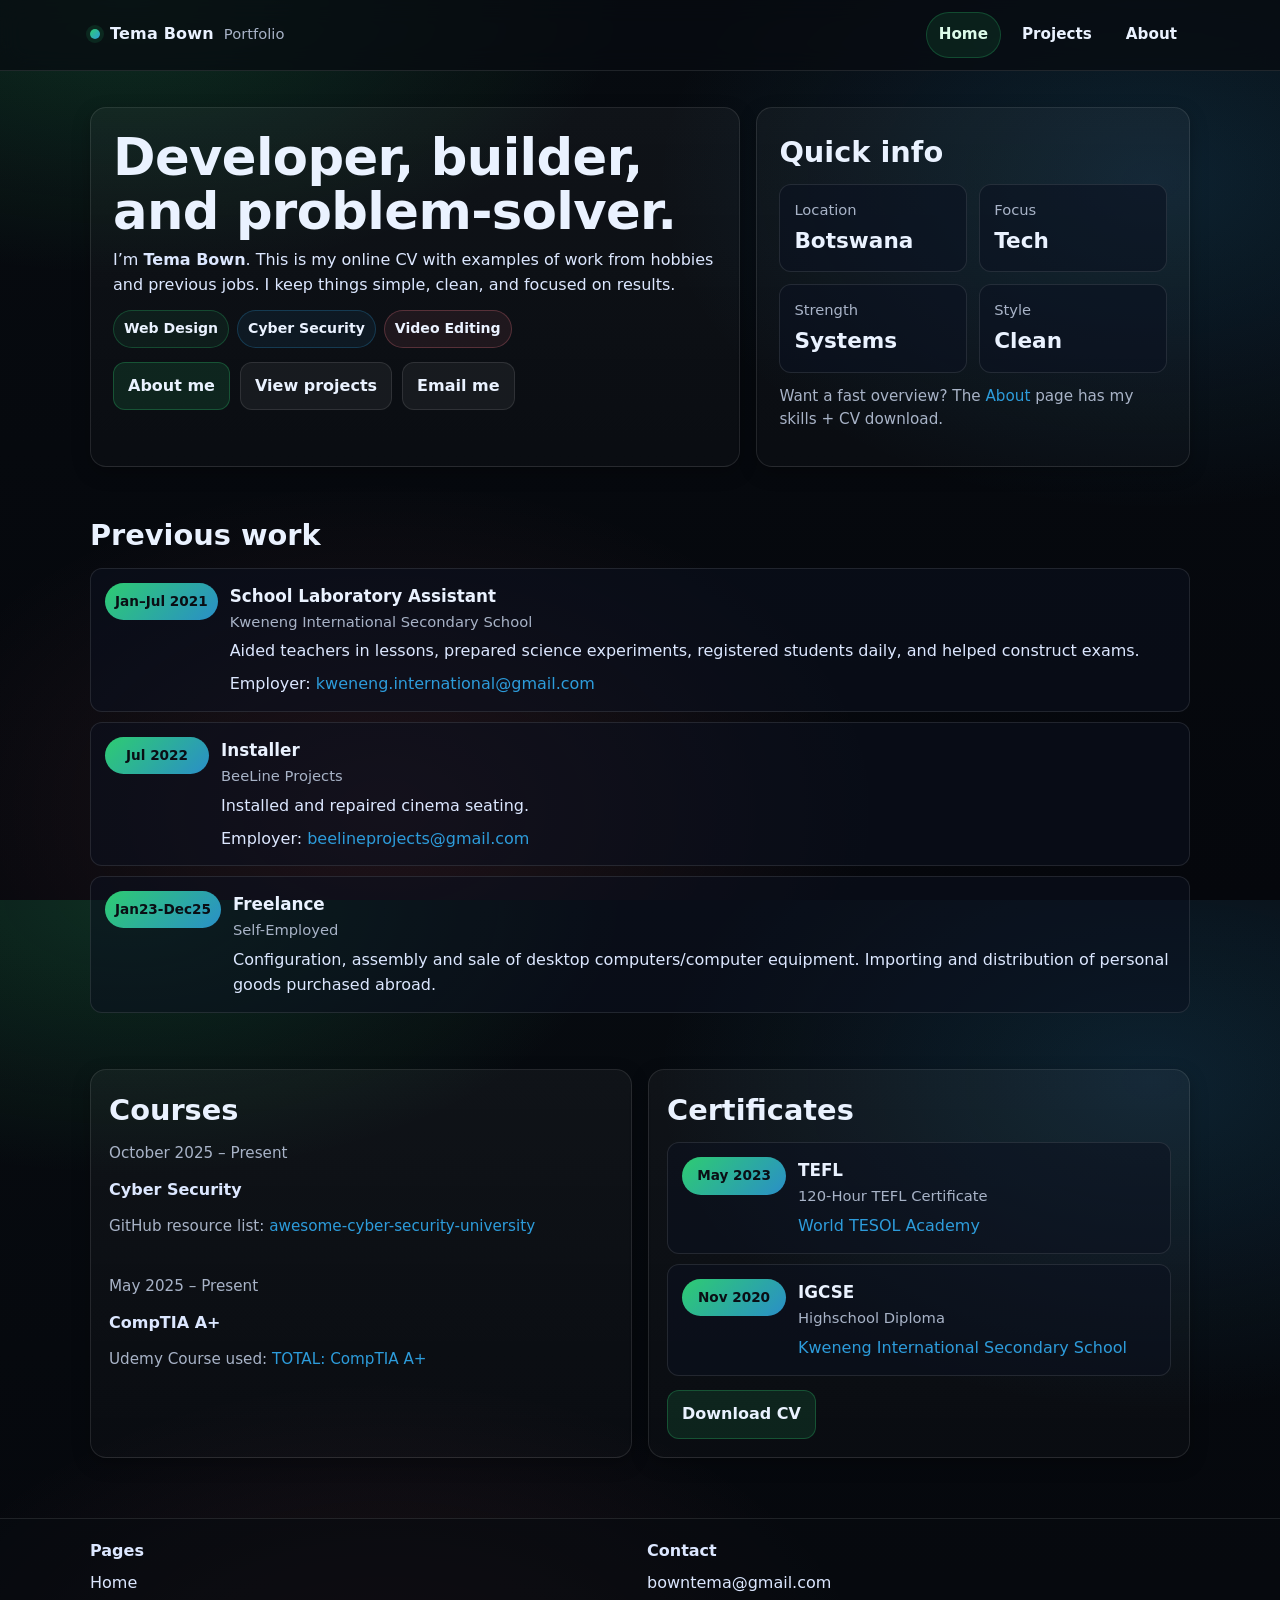
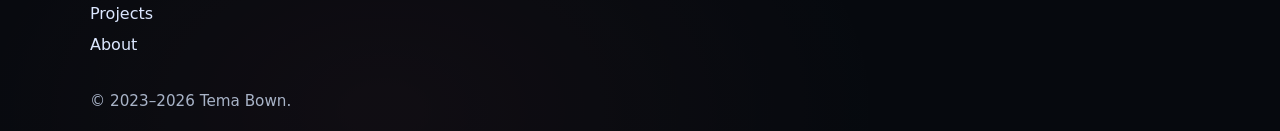
==== portfolio_rebuild/index.html @ 48e5fcf2 "Add files via upload" ====
<!doctype html>
<html lang="en-GB">
<head>
  <meta charset="UTF-8" />
  <meta name="author" content="Tema" />
  <meta name="viewport" content="width=device-width, initial-scale=1.0" />
  <meta name="description" content="Tema Bown — Online portfolio and CV" />
  <title>Tema Bown | Portfolio</title>
  <link rel="icon" href="favicon.png" type="image/svg+xml" />
  <link rel="stylesheet" href="styles.css" />
  <link rel="stylesheet" href="index.css" />
</head>
<body>
  <header class="nav">
      <div class="container nav-inner">
        <div class="brand">
          <span class="dot" aria-hidden="true"></span>
          <span class="name">Tema Bown</span>
          <span class="tag">Portfolio</span>
        </div>
        <nav class="nav-links" aria-label="Primary">
          <a href="index.html" class="active">Home</a>
          <a href="projects.html" class="">Projects</a>
          <a href="about.html" class="">About</a>
        </nav>
      </div>
    </header>

  <main class="container">
    <section class="hero">
      <div class="hero-grid">
        <div class="card">
          <div class="card-inner">
            <h1>Developer, builder, and problem-solver.</h1>
            <p>
              I’m <strong>Tema Bown</strong>. This is my online CV with examples of work from hobbies and previous jobs.
              I keep things simple, clean, and focused on results.
            </p>

            <div class="badge-row" aria-label="Highlights">
              <span class="badge green">Web Design</span>
              <span class="badge blue">Cyber Security</span>
              <span class="badge red">Video Editing</span>
            </div>

            <div style="display:flex; flex-wrap:wrap; gap:10px; margin-top:14px;">
              <a class="btn primary" href="about.html">About me</a>
              <a class="btn" href="projects.html">View projects</a>
              <a class="btn" href="mailto:bowntema@gmail.com">Email me</a>
            </div>
          </div>
        </div>

        <div class="card">
          <div class="card-inner">
            <h2>Quick info</h2>
            <div class="kpis">
              <div class="kpi">
                <div class="label">Location</div>
                <div class="value">Botswana</div>
              </div>
              <div class="kpi">
                <div class="label">Focus</div>
                <div class="value">Tech</div>
              </div>
              <div class="kpi">
                <div class="label">Strength</div>
                <div class="value">Systems</div>
              </div>
              <div class="kpi">
                <div class="label">Style</div>
                <div class="value">Clean</div>
              </div>
            </div>
            <p class="small" style="margin-top:12px;">
              Want a fast overview? The <a href="about.html">About</a> page has my skills + CV download.
            </p>
          </div>
        </div>
      </div>
    </section>

    <section class="section">
      <h2>Previous work</h2>
      <div class="list" role="list">
        <div class="item" role="listitem">
          <div class="pill">Jan–Jul 2021</div>
          <div>
            <h3>School Laboratory Assistant</h3>
            <div class="meta">Kweneng International Secondary School</div>
            <div class="desc">
              Aided teachers in lessons, prepared science experiments, registered students daily, and helped construct exams.
              <div style="margin-top:8px;">
                Employer: <a href="mailto:kweneng.international@gmail.com">kweneng.international@gmail.com</a>
              </div>
            </div>
          </div>
        </div>

        <div class="item" role="listitem">
          <div class="pill">  Jul 2022  </div>
          <div>
            <h3>Installer</h3>
            <div class="meta">BeeLine Projects</div>
            <div class="desc">
              Installed and repaired cinema seating.
              <div style="margin-top:8px;">
                Employer: <a href="mailto:beelineprojects@gmail.com">beelineprojects@gmail.com</a>
              </div>
            </div>
          </div>
        </div>
                <div class="item" role="listitem">
          <div class="pill">Jan23-Dec25</div>
          <div>
            <h3>Freelance</h3>
            <div class="meta">Self-Employed</div>
            <div class="desc">
              Configuration, assembly and sale of desktop computers/computer equipment. Importing and distribution of personal goods purchased abroad.
            </div>
          </div>
        </div>
      </div>
    </section>

    <section class="section grid-2">
      <div class="card">
        <div class="card-inner">
          <h2>Courses</h2>
          <p class="small">October 2025 – Present</p>
          <p><strong>Cyber Security</strong></p>
          <p class="small">
            GitHub resource list:
            <a href="https://github.com/brootware/awesome-cyber-security-university">awesome-cyber-security-university</a>
          </p>
          <br>
          <p class="small">May 2025 – Present</p>
          <p><strong>CompTIA A+</strong></p>
          <p class="small">
            Udemy Course used:
            <a href="https://www.udemy.com/course/comptia-aplus-core-1/?couponCode=CP250105G1">TOTAL: CompTIA A+</a>
          </p>
        </div>
      </div>

      <div class="card">
        <div class="card-inner">
          <h2>Certificates</h2>
          <div class="list" role="list">
            <div class="item" role="listitem">
              <div class="pill">May 2023</div>
              <div>
                <h3>TEFL</h3>
                <div class="meta">120-Hour TEFL Certificate</div>
                <div class="desc">
                  <a href="https://www.worldtesolacademy.com/">World TESOL Academy</a>
                </div>
              </div>
            </div>
            <div class="item" role="listitem">
              <div class="pill">Nov 2020</div>
              <div>
                <h3>IGCSE</h3>
                <div class="meta">Highschool Diploma</div>
                <div class="desc">
                  <a href="https://kwenenginternational.com/">Kweneng International Secondary School</a>
                </div>
              </div>
            </div>
          </div>

          <div style="margin-top:14px;">
            <a class="btn primary" href="Tema Bown CV August 2023.pdf" download>Download CV</a>
          </div>
        </div>
      </div>
    </section>
  </main>

  <footer>
  <div class="container">
    <div class="footer-grid">
      <div>
        <p class="footer-title">Pages</p>
        <ul class="footer-links">
          <li><a href="index.html">Home</a></li>
          <li><a href="projects.html">Projects</a></li>
          <li><a href="about.html">About</a></li>
        </ul>
      </div>
      <div>
        <p class="footer-title">Contact</p>
        <ul class="footer-links">
          <li><a href="mailto:bowntema@gmail.com">bowntema@gmail.com</a></li>
        </ul>
      </div>
    </div>
    <div class="copyright">
      <span>&copy; 2023–2026 Tema Bown.</span>
    </div>
  </div>
</footer>
</body>
</html>
---- portfolio_rebuild/styles.css ----
/* =========================================================
   Global Styles (clean + organized)
   Palette: 3 greens, 2 blues, 2 light reds
   ========================================================= */

:root{
  /* Greens */
  --g-900:#0B2B1A;   /* deep green */
  --g-700:#145A32;   /* primary green */
  --g-500:#2ECC71;   /* accent green */

  /* Blues */
  --b-900:#0B2A3D;   /* deep blue */
  --b-500:#2D9CDB;   /* accent blue */

  /* Light Reds */
  --r-200:#FFD1D6;   /* soft red background */
  --r-400:#FF7A8A;   /* soft red accent */

  /* Neutrals */
  --bg:#070B10;
  --panel:#0D141F;
  --panel-2:#0B1220;
  --text:#EAF2FF;
  --muted:#A8B3C7;
  --border:rgba(255,255,255,.10);

  --radius:16px;
  --radius-sm:12px;
  --shadow:0 10px 30px rgba(0,0,0,.35);
  --shadow-soft:0 6px 18px rgba(0,0,0,.25);
  --max:1100px;
}

*{ box-sizing:border-box; }
html, body{ height:100%; }
body{
  margin:0;
  font-family: system-ui, -apple-system, Segoe UI, Roboto, Ubuntu, "Helvetica Neue", Arial, "Noto Sans", "Liberation Sans", sans-serif;
  color:var(--text);
  background:
    radial-gradient(900px 500px at 10% 0%, rgba(46, 204, 113, .18), transparent 55%),
    radial-gradient(900px 600px at 90% 20%, rgba(45, 156, 219, .16), transparent 55%),
    radial-gradient(900px 600px at 30% 90%, rgba(255, 122, 138, .10), transparent 55%),
    linear-gradient(180deg, var(--bg), #05070C);
  line-height:1.55;
}

/* Links */
a{ color:var(--b-500); text-decoration:none; }
a:hover{ color: #80b3d1; }

/* Layout helpers */
.container{
  width:min(100% - 28px, var(--max));
  margin-inline:auto;
}
.section{
  padding: 28px 0;
}

/* Top nav */
.nav{
  position:sticky;
  top:0;
  z-index:50;
  backdrop-filter: blur(12px);
  background: rgba(7,11,16,.75);
  border-bottom:1px solid var(--border);
}
.nav-inner{
  display:flex;
  align-items:center;
  justify-content:space-between;
  padding: 12px 0;
  gap:12px;
}
.brand{
  display:flex;
  align-items:baseline;
  gap:10px;
  user-select:none;
}
.brand .dot{
  width:10px; height:10px; border-radius:999px;
  background: linear-gradient(135deg, var(--g-500), var(--b-500));
  box-shadow: 0 0 0 4px rgba(46,204,113,.12);
}
.brand .name{
  font-weight:750;
  letter-spacing:.2px;
}
.brand .tag{
  color:var(--muted);
  font-size:.92rem;
  display:none;
}
@media (min-width: 720px){
  .brand .tag{ display:inline; }
}

.nav-links{
  display:flex;
  gap:8px;
  flex-wrap:wrap;
  justify-content:flex-end;
}
.nav a{
  display:inline-flex;
  align-items:center;
  gap:8px;
  padding:10px 12px;
  border-radius:999px;
  color:var(--text);
  border:1px solid transparent;
  text-decoration:none;
  font-weight:600;
  font-size:.95rem;
}
.nav a:hover{
  border-color: var(--border);
  background: rgba(255,255,255,.04);
  text-decoration:none;
}
.nav a.active{
  background: rgba(46,204,113,.10);
  border-color: rgba(46,204,113,.25);
  color: #DDFBEA;
}

/* Cards */
.card{
  background: linear-gradient(180deg, rgba(255,255,255,.04), rgba(255,255,255,.02));
  border:1px solid var(--border);
  border-radius: var(--radius);
  box-shadow: var(--shadow-soft);
  overflow:hidden;
}
.card-inner{ padding: 18px; }

/* Hero */
.hero{
  padding: 36px 0 18px;
}
.hero-grid{
  display:grid;
  grid-template-columns: 1fr;
  gap: 16px;
}
@media (min-width: 900px){
  .hero-grid{ grid-template-columns: 1.2fr .8fr; align-items:stretch; }
}
h1{
  font-size: clamp(2rem, 4.2vw, 3.2rem);
  line-height:1.06;
  margin:0 0 10px;
  letter-spacing:-.6px;
}
h2{
  margin:0 0 10px;
  font-size: clamp(1.35rem, 2.4vw, 1.8rem);
}
p{ margin: 0 0 12px; color: #DCE7FF; }
.small{ font-size:.95rem; color: var(--muted); }

.kpis{
  display:grid;
  grid-template-columns: repeat(2, minmax(0,1fr));
  gap:12px;
}
.kpi{
  border-radius: var(--radius-sm);
  border:1px solid var(--border);
  background: rgba(11,18,32,.6);
  padding: 14px;
}
.kpi .label{ color: var(--muted); font-size:.92rem; }
.kpi .value{ font-size:1.35rem; font-weight:800; margin-top:2px; }

.badge-row{
  display:flex;
  flex-wrap:wrap;
  gap:8px;
  margin-top: 10px;
}
.badge{
  padding: 7px 10px;
  border-radius:999px;
  font-weight:700;
  font-size:.88rem;
  border:1px solid var(--border);
  background: rgba(255,255,255,.04);
}
.badge.green{ border-color: rgba(46,204,113,.25); background: rgba(46,204,113,.08); }
.badge.blue{ border-color: rgba(45,156,219,.25); background: rgba(45,156,219,.08); }
.badge.red{ border-color: rgba(255,122,138,.25); background: rgba(255,122,138,.08); }

/* Lists */
.list{
  display:grid;
  gap:10px;
}
.item{
  display:flex;
  gap:12px;
  padding: 14px;
  border-radius: var(--radius-sm);
  border:1px solid var(--border);
  background: rgba(11,18,32,.55);
}
.pill{
  flex:0 0 auto;
  min-width: 104px;
  align-self:flex-start;
  text-align:center;
  padding: 8px 10px;
  border-radius: 999px;
  font-weight:800;
  font-size:.85rem;
  color:#0A0E14;
  background: linear-gradient(135deg, var(--g-500), rgba(45,156,219,.9));
}
.item h3{
  margin:0;
  font-size:1.05rem;
}
.item .meta{
  margin-top:2px;
  color: var(--muted);
  font-size:.92rem;
}
.item .desc{ margin-top:6px; color:#DCE7FF; }

/* Buttons */
.btn{
  display:inline-flex;
  align-items:center;
  justify-content:center;
  gap:10px;
  padding: 11px 14px;
  border-radius: 12px;
  border:1px solid var(--border);
  background: rgba(255,255,255,.05);
  color: var(--text);
  text-decoration:none;
  font-weight:800;
  cursor:pointer;
}
.btn:hover{
  background: rgba(255,255,255,.08);
  text-decoration:none;
}
.btn.primary{
  border-color: rgba(46,204,113,.28);
  background: rgba(46,204,113,.12);
}
.btn.primary:hover{
  background: rgba(46,204,113,.16);
}
.btn.danger{
  border-color: rgba(255,122,138,.32);
  background: rgba(255,122,138,.12);
}
.btn.danger:hover{ background: rgba(255,122,138,.16); }

/* Forms / embeds */
.embed{
  border-radius: var(--radius);
  overflow:hidden;
  border: 1px solid var(--border);
  background: rgba(11,18,32,.55);
}
.embed iframe{
  width:100%;
  height: 560px;
  border:0;
  display:block;
}

/* Footer */
footer{
  margin-top: 32px;
  border-top:1px solid var(--border);
  background: rgba(7,11,16,.6);
}
.footer-grid{
  display:grid;
  grid-template-columns: 1fr;
  gap:14px;
  padding: 20px 0;
}
@media (min-width: 780px){
  .footer-grid{ grid-template-columns: 1fr 1fr; }
}
.footer-title{
  font-weight:800;
  margin:0 0 8px;
}
.footer-links{
  list-style:none;
  padding:0;
  margin:0;
  display:grid;
  gap:6px;
}
.footer-links a{
  color: #DCE7FF;
}
.footer-links a:hover{ color: #FFFFFF; }
.copyright{
  padding: 12px 0 18px;
  color: var(--muted);
  font-size:.95rem;
}

/* Utility */
.grid-2{
  display:grid;
  gap:16px;
  grid-template-columns: 1fr;
}
@media (min-width: 900px){
  .grid-2{ grid-template-columns: 1fr 1fr; }
}

.notice{
  border-radius: var(--radius);
  border: 1px solid rgba(255,122,138,.28);
  background: rgba(255,209,214,.08);
  padding: 14px 16px;
  color: #FFE9EC;
}
.notice strong{ color:#fff; }

/* Reduce motion */
@media (prefers-reduced-motion: reduce){
  *{ scroll-behavior:auto !important; transition:none !important; animation:none !important; }
}
---- portfolio_rebuild/index.css ----
/* Home-specific styles */
.hero .card-inner{ padding: 22px; }
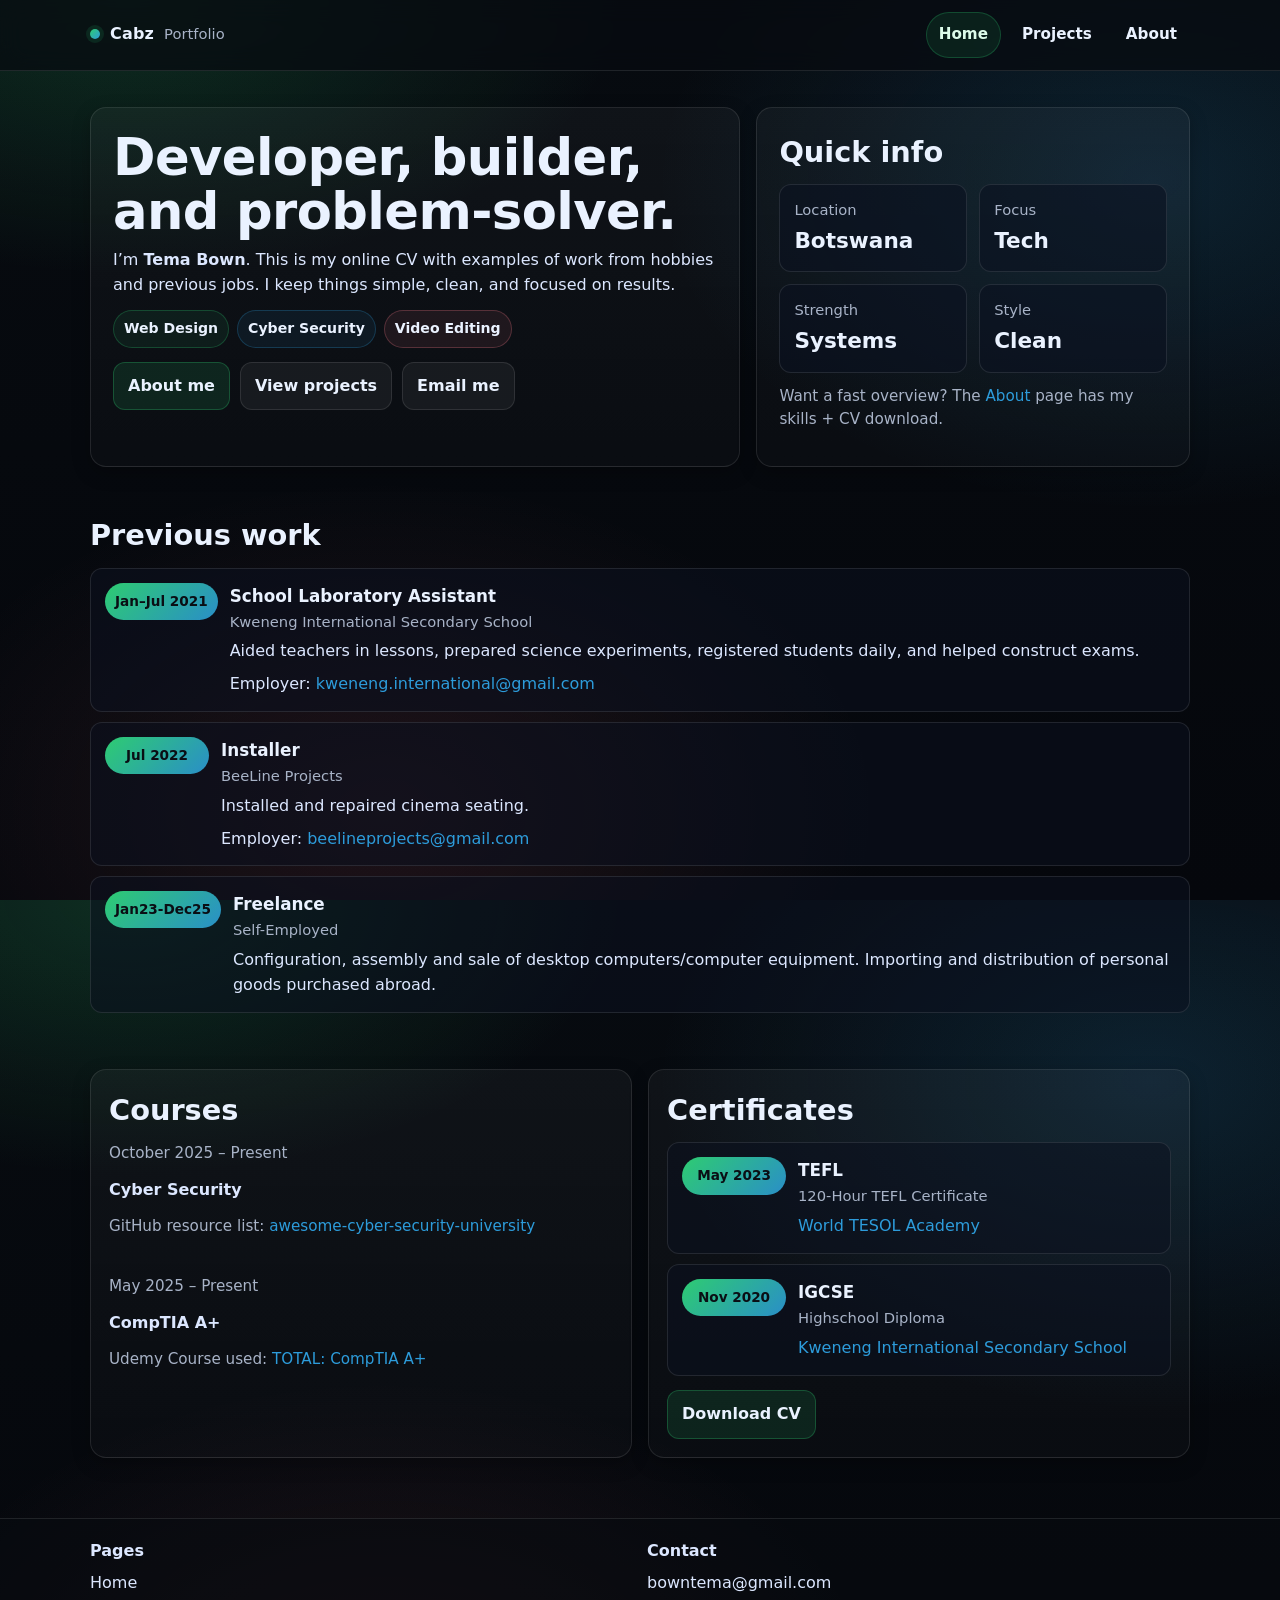
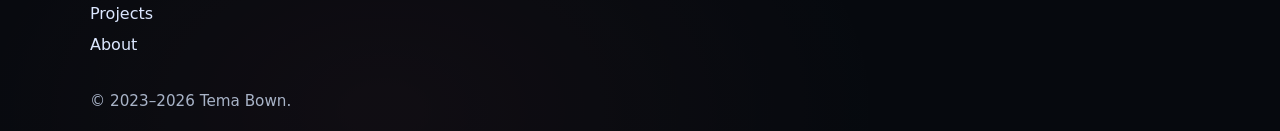
==== commit 005b85b6: "Update index.html 2nd update to check again, I forgot" ====
--- a/portfolio_rebuild/index.html
+++ b/portfolio_rebuild/index.html
@@ -5,7 +5,7 @@
   <meta name="author" content="Tema" />
   <meta name="viewport" content="width=device-width, initial-scale=1.0" />
   <meta name="description" content="Tema Bown — Online portfolio and CV" />
-  <title>Tema Bown | Portfolio</title>
+  <title>Cabz| Portfolio</title>
   <link rel="icon" href="favicon.png" type="image/svg+xml" />
   <link rel="stylesheet" href="styles.css" />
   <link rel="stylesheet" href="index.css" />
@@ -15,7 +15,7 @@
       <div class="container nav-inner">
         <div class="brand">
           <span class="dot" aria-hidden="true"></span>
-          <span class="name">Tema Bown</span>
+          <span class="name">Cabz</span>
           <span class="tag">Portfolio</span>
         </div>
         <nav class="nav-links" aria-label="Primary">
@@ -170,7 +170,7 @@
           </div>
 
           <div style="margin-top:14px;">
-            <a class="btn primary" href="Tema Bown CV August 2023.pdf" download>Download CV</a>
+            <a class="btn primary" href="Tema Bown CV Jan 2026.pdf" download>Download CV</a>
           </div>
         </div>
       </div>
@@ -201,4 +201,4 @@
   </div>
 </footer>
 </body>
-</html>+</html>
